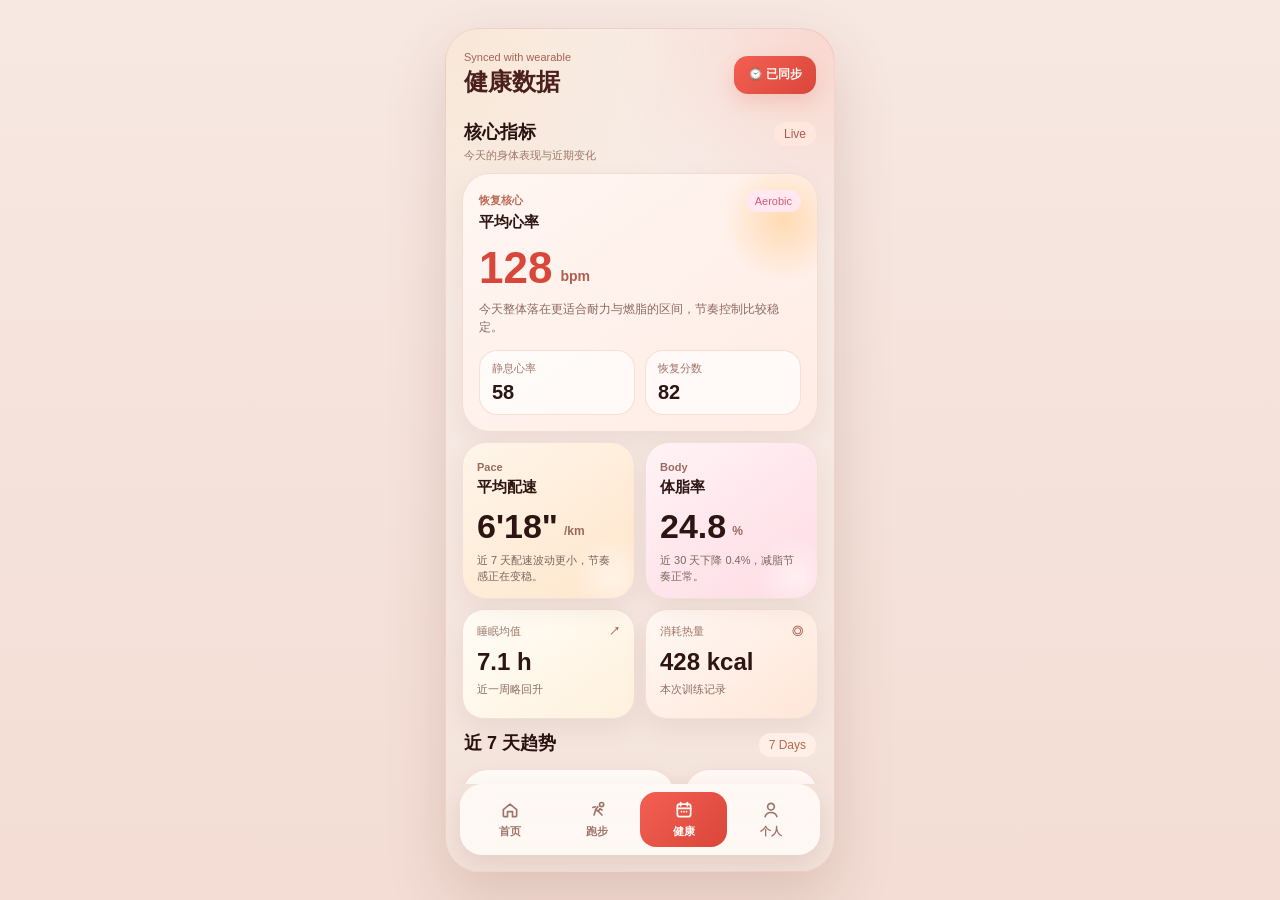
==== activity.html @ 6329d01c "HerRun" ====
<!DOCTYPE html>
<html lang="zh-CN">
<head>
    <meta charset="UTF-8">
    <meta name="viewport" content="width=device-width, initial-scale=1.0">
    <title>HerRun</title>
    <link rel="stylesheet" href="activity.css">
</head>
<body>
    <div class="app-shell">
        <div class="phone-frame">
            <header class="top-bar">
                <div class="header-main">
                    <p class="mini-label">Synced with wearable</p>
                    <h1>健康数据</h1>
                </div>
                <button class="sync-btn" type="button">⌚ 已同步</button>
            </header>

            <main class="main-content">
                <section class="section-shell">
                    <div class="section-head">
                        <div>
                            <h3>核心指标</h3>
                            <p class="sub-copy">今天的身体表现与近期变化</p>
                        </div>
                        <span class="card-tag">Live</span>
                    </div>

                    <div class="metrics-mosaic">
                        <article class="metric-main-card">
                            <div class="metric-main-top">
                                <div>
                                    <span class="metric-eyebrow">恢复核心</span>
                                    <h4>平均心率</h4>
                                </div>
                                <span class="metric-chip">Aerobic</span>
                            </div>

                            <div class="metric-main-value">
                                <strong>128</strong>
                                <span>bpm</span>
                            </div>

                            <p class="metric-main-desc">
                                今天整体落在更适合耐力与燃脂的区间，节奏控制比较稳定。
                            </p>

                            <div class="metric-main-footer">
                                <div class="mini-stat">
                                    <span>静息心率</span>
                                    <strong>58</strong>
                                </div>
                                <div class="mini-stat">
                                    <span>恢复分数</span>
                                    <strong>82</strong>
                                </div>
                            </div>
                        </article>

                        <article class="metric-mid-card pace-card">
                            <span class="metric-eyebrow dark-eyebrow">Pace</span>
                            <h4>平均配速</h4>
                            <div class="metric-mid-value">
                                <strong>6'18"</strong>
                                <span>/km</span>
                            </div>
                            <p>近 7 天配速波动更小，节奏感正在变稳。</p>
                        </article>

                        <article class="metric-mid-card fat-card">
                            <span class="metric-eyebrow dark-eyebrow">Body</span>
                            <h4>体脂率</h4>
                            <div class="metric-mid-value">
                                <strong>24.8</strong>
                                <span>%</span>
                            </div>
                            <p>近 30 天下降 0.4%，减脂节奏正常。</p>
                        </article>

                        <article class="metric-pill-card sleep-pill">
                            <div class="pill-top">
                                <span class="pill-label">睡眠均值</span>
                                <span class="pill-trend">↗</span>
                            </div>
                            <strong>7.1 h</strong>
                            <p>近一周略回升</p>
                        </article>

                        <article class="metric-pill-card kcal-pill">
                            <div class="pill-top">
                                <span class="pill-label">消耗热量</span>
                                <span class="pill-trend">◎</span>
                            </div>
                            <strong>428 kcal</strong>
                            <p>本次训练记录</p>
                        </article>
                    </div>
                </section>

                <section class="section-shell">
                    <div class="section-head">
                        <div>
                            <h3>近 7 天趋势</h3>
                        </div>
                        <span class="card-tag soft-tag">7 Days</span>
                    </div>

                    <div class="trend-layout">
                        <article class="trend-main-card">
                            <div class="trend-chart">
                                <div class="chart-grid"></div>
                                <svg class="trend-svg" viewBox="0 0 300 150" preserveAspectRatio="none" aria-hidden="true">
                                    <path d="M10 105 C40 95, 60 60, 95 72 S160 96, 205 58 S260 48, 290 32"
                                          fill="none" stroke="#f45f52" stroke-width="4.5" stroke-linecap="round"/>
                                    <path d="M10 118 C40 112, 75 125, 110 95 S170 55, 210 82 S255 100, 290 76"
                                          fill="none" stroke="#ffb24a" stroke-width="4.5" stroke-linecap="round"/>
                                </svg>
                                <span class="chart-point p1"></span>
                                <span class="chart-point p2"></span>
                                <span class="chart-point p3"></span>
                                <span class="chart-point p4"></span>
                            </div>

                            <div class="trend-legend">
                                <span><i class="legend-dot heart-dot"></i>恢复 / 心率趋势</span>
                                <span><i class="legend-dot load-dot"></i>训练负荷</span>
                            </div>

                            <div class="day-strip">
                                <span>Mon</span>
                                <span>Tue</span>
                                <span>Wed</span>
                                <span>Thu</span>
                                <span>Fri</span>
                                <span>Sat</span>
                                <span>Sun</span>
                            </div>
                        </article>

                        <div class="trend-side-stack">
                            <article class="side-insight rise-card">
                                <span class="side-label">恢复趋势</span>
                                <strong>上升</strong>
                                <p>最近 4 天恢复更稳定</p>
                            </article>

                            <article class="side-insight load-card">
                                <span class="side-label">负荷趋势</span>
                                <strong>略高</strong>
                                <p>跑量增长快于上周</p>
                            </article>
                        </div>
                    </div>
                </section>

                <section class="section-shell">
                    <div class="section-head">
                        <div>
                            <h3>减脂与目标进度</h3>
                            <p class="sub-copy">看长期节奏，不被单天波动影响</p>
                        </div>
                        <span class="card-tag warm-tag">Progress</span>
                    </div>

                    <div class="progress-visual-layout">
                        <article class="progress-ring-card">
                            <div class="ring-wrap">
                                <div class="ring ring-1">
                                    <div class="ring-inner">
                                        <strong>-0.4%</strong>
                                        <span>本月体脂</span>
                                    </div>
                                </div>
                            </div>
                            <p>减脂节奏稳定，没有出现过快下降。</p>
                        </article>

                        <div class="progress-track-stack">
                            <article class="track-card highlight-track">
                                <div class="track-head">
                                    <h4>月跑量目标</h4>
                                    <span>42 / 60 km</span>
                                </div>
                                <div class="progress-bar">
                                    <span class="progress-fill progress-fill-2"></span>
                                </div>
                                <p>当前完成度 70%</p>
                            </article>

                            <article class="track-card">
                                <div class="track-head">
                                    <h4>睡眠达标率</h4>
                                    <span>5 / 7 天</span>
                                </div>
                                <div class="progress-bar">
                                    <span class="progress-fill progress-fill-3"></span>
                                </div>
                                <p>恢复效率正在改善</p>
                            </article>
                        </div>
                    </div>
                </section>

                <section class="section-shell">
                    <div class="section-head">
                        <div>
                            <h3>AI 数据分析</h3>
                            <p class="sub-copy">更像数据翻译，不只是说明文字</p>
                        </div>
                        <span class="card-tag ai-tag">AI</span>
                    </div>

                    <div class="ai-conversation">
                        <article class="ai-bubble bubble-left">
                            <div class="ai-avatar">AI</div>
                            <div class="ai-content">
                                <h4>静息心率下降，说明恢复在改善</h4>
                                <p>最近一周静息心率低于上周平均，这通常代表身体恢复更稳定。</p>
                            </div>
                        </article>

                        <article class="ai-bubble bubble-right">
                            <div class="ai-content">
                                <h4>体脂趋势正常，不用焦虑短期波动</h4>
                                <p>单日体重容易受水分影响，本月体脂趋势更能说明真实变化。</p>
                            </div>
                            <div class="ai-avatar soft-avatar">◎</div>
                        </article>

                        <article class="ai-bubble bubble-left">
                            <div class="ai-avatar">AI</div>
                            <div class="ai-content">
                                <h4>配速波动减少，耐力输出更稳定</h4>
                                <p>近 7 天平均配速比之前更集中，说明你的跑步节奏控制正在变好。</p>
                            </div>
                        </article>
                    </div>
                </section>
            </main>

            <nav class="bottom-nav">
                <a href="index.html" class="nav-item">
                    <span class="nav-icon">
                        <svg viewBox="0 0 24 24" fill="none" aria-hidden="true">
                            <path d="M4 11.5L12 5L20 11.5V19C20 19.55 19.55 20 19 20H15V14H9V20H5C4.45 20 4 19.55 4 19V11.5Z" stroke="currentColor" stroke-width="2" stroke-linejoin="round"/>
                        </svg>
                    </span>
                    <span class="nav-text">首页</span>
                </a>

                <a href="running.html" class="nav-item">
                    <span class="nav-icon">
                        <svg viewBox="0 0 24 24" fill="none" aria-hidden="true">
                            <circle cx="17.5" cy="5.5" r="2.5" stroke="currentColor" stroke-width="2"/>
                            <path d="M13 8L10.5 11.5L13.5 13.5L15.5 10.5L18 12" stroke="currentColor" stroke-width="2" stroke-linecap="round" stroke-linejoin="round"/>
                            <path d="M10.5 11.5L8.5 18" stroke="currentColor" stroke-width="2" stroke-linecap="round"/>
                            <path d="M13.5 13.5L18 18" stroke="currentColor" stroke-width="2" stroke-linecap="round"/>
                            <path d="M7 9L10 8" stroke="currentColor" stroke-width="2" stroke-linecap="round"/>
                        </svg>
                    </span>
                    <span class="nav-text">跑步</span>
                </a>

                <a href="activity.html" class="nav-item active">
                    <span class="nav-icon">
                        <svg viewBox="0 0 24 24" fill="none" aria-hidden="true">
                            <rect x="4" y="5" width="16" height="15" rx="3" stroke="currentColor" stroke-width="2"/>
                            <path d="M8 3V7" stroke="currentColor" stroke-width="2" stroke-linecap="round"/>
                            <path d="M16 3V7" stroke="currentColor" stroke-width="2" stroke-linecap="round"/>
                            <path d="M4 10H20" stroke="currentColor" stroke-width="2" stroke-linecap="round"/>
                            <circle cx="9" cy="14" r="1" fill="currentColor"/>
                            <circle cx="12" cy="14" r="1" fill="currentColor"/>
                            <circle cx="15" cy="14" r="1" fill="currentColor"/>
                        </svg>
                    </span>
                    <span class="nav-text">健康</span>
                </a>

                <a href="profile.html" class="nav-item">
                    <span class="nav-icon">
                        <svg viewBox="0 0 24 24" fill="none" aria-hidden="true">
                            <circle cx="12" cy="8" r="4" stroke="currentColor" stroke-width="2"/>
                            <path d="M5 20C5.8 16.8 8.43 15 12 15C15.57 15 18.2 16.8 19 20" stroke="currentColor" stroke-width="2" stroke-linecap="round"/>
                        </svg>
                    </span>
                    <span class="nav-text">个人</span>
                </a>
            </nav>
        </div>
    </div>
</body>
</html>
---- activity.css ----
* {
    margin: 0;
    padding: 0;
    box-sizing: border-box;
}

:root {
    --bg-main: #f7e8e2;
    --bg-soft: #fffaf6;
    --bg-soft-2: #fff4ee;
    --primary-red: #f45f52;
    --primary-red-deep: #d9473a;
    --accent-gold: #ffb24a;
    --peach: #ffd9c7;
    --rose: #ffd5de;
    --berry: #ffc2d1;
    --apricot: #ffe4bf;
    --lavender: #f2e8ff;
    --text-dark: #3a1b1a;
    --text-title: #4a1f1d;
    --text-soft: #9f7468;
    --text-muted: #a66355;
    --line-soft: #f3ddd3;
    --white: #fffdf9;
}

html,
body {
    width: 100%;
    height: 100%;
    overflow: hidden;
}

body {
    font-family: "Segoe UI", "PingFang SC", "Microsoft YaHei", sans-serif;
    background: linear-gradient(180deg, var(--bg-main) 0%, #f3ddd4 100%);
    color: var(--text-dark);
}

.app-shell {
    width: 100%;
    height: 100dvh;
    display: flex;
    justify-content: center;
    align-items: center;
    padding: 12px;
    overflow: hidden;
}

.phone-frame {
    width: min(100%, 390px);
    height: min(96dvh, 844px);
    background:
        radial-gradient(circle at top right, rgba(255, 110, 90, 0.18), transparent 24%),
        radial-gradient(circle at top left, rgba(255, 193, 107, 0.14), transparent 30%),
        linear-gradient(180deg, #f8eee9 0%, #f3e3db 100%);
    border: 1px solid rgba(210, 120, 105, 0.18);
    border-radius: 34px;
    overflow: hidden;
    box-shadow: 0 24px 60px rgba(122, 65, 57, 0.18);
    position: relative;
    display: flex;
    flex-direction: column;
}

.top-bar {
    display: flex;
    align-items: center;
    justify-content: space-between;
    padding: 22px 18px 10px;
    flex-shrink: 0;
}

.header-main {
    flex: 1;
    min-width: 0;
}

.mini-label {
    font-size: 11px;
    color: var(--text-muted);
    margin-bottom: 3px;
}

.header-main h1 {
    font-size: 24px;
    font-weight: 900;
    color: var(--text-title);
}

.sync-btn {
    border: none;
    background: linear-gradient(135deg, var(--primary-red) 0%, var(--primary-red-deep) 100%);
    color: var(--white);
    height: 38px;
    padding: 0 14px;
    border-radius: 14px;
    font-size: 12px;
    font-weight: 800;
    box-shadow: 0 8px 20px rgba(217, 71, 58, 0.18);
    flex-shrink: 0;
    cursor: pointer;
}

.main-content {
    flex: 1;
    min-height: 0;
    padding: 14px 16px 20px;
    overflow-y: auto;
    overflow-x: hidden;
    display: flex;
    flex-direction: column;
    gap: 14px;
    scrollbar-width: none;
}

.main-content::-webkit-scrollbar {
    display: none;
}

.section-shell {
    display: flex;
    flex-direction: column;
    gap: 10px;
}

.section-head {
    display: flex;
    justify-content: space-between;
    align-items: flex-start;
    gap: 10px;
    padding: 0 2px;
}

.section-head h3 {
    font-size: 18px;
    font-weight: 800;
    color: #291110;
    line-height: 1.2;
    margin-bottom: 4px;
}

.sub-copy {
    font-size: 11px;
    color: #9d7569;
}

.card-tag {
    font-size: 12px;
    color: #b05d4f;
    background: #ffe7dd;
    padding: 5px 10px;
    border-radius: 999px;
    white-space: nowrap;
}

.soft-tag {
    background: #fff0e7;
    color: #c06751;
}

.warm-tag {
    background: #fff1ea;
    color: #c56b59;
}

.ai-tag {
    background: #ffe8ef;
    color: #d45c7d;
}

/* core metrics */
.metrics-mosaic {
    display: grid;
    grid-template-columns: repeat(2, 1fr);
    gap: 10px;
}

.metric-main-card {
    grid-column: 1 / -1;
    background: linear-gradient(145deg, #fff6f2 0%, #ffece5 100%);
    border: 1px solid #f3ddd3;
    border-radius: 28px;
    padding: 16px;
    box-shadow: 0 10px 26px rgba(122, 65, 57, 0.08);
    position: relative;
    overflow: hidden;
}

.metric-main-card::after {
    content: "";
    position: absolute;
    right: -26px;
    top: -14px;
    width: 120px;
    height: 120px;
    border-radius: 999px;
    background: radial-gradient(circle, rgba(255, 178, 74, 0.35) 0%, rgba(255, 178, 74, 0) 72%);
}

.metric-main-top {
    display: flex;
    justify-content: space-between;
    align-items: flex-start;
    gap: 10px;
    position: relative;
    z-index: 1;
}

.metric-eyebrow {
    display: inline-block;
    font-size: 11px;
    font-weight: 700;
    color: #bb6a56;
    margin-bottom: 5px;
}

.dark-eyebrow {
    color: #9a6a5d;
}

.metric-main-top h4,
.metric-mid-card h4,
.track-head h4,
.ai-content h4 {
    font-size: 15px;
    color: #2d1513;
}

.metric-chip {
    font-size: 11px;
    padding: 5px 9px;
    border-radius: 999px;
    background: #ffe8ef;
    color: #d45c7d;
    white-space: nowrap;
}

.metric-main-value {
    margin-top: 14px;
    display: flex;
    align-items: flex-end;
    gap: 8px;
    position: relative;
    z-index: 1;
}

.metric-main-value strong {
    font-size: 44px;
    line-height: 1;
    color: var(--primary-red-deep);
    font-weight: 900;
}

.metric-main-value span {
    font-size: 14px;
    color: #b05d4f;
    font-weight: 800;
    margin-bottom: 6px;
}

.metric-main-desc {
    margin-top: 10px;
    font-size: 12px;
    line-height: 1.5;
    color: #8c6a60;
    position: relative;
    z-index: 1;
}

.metric-main-footer {
    margin-top: 14px;
    display: grid;
    grid-template-columns: 1fr 1fr;
    gap: 10px;
    position: relative;
    z-index: 1;
}

.mini-stat {
    background: rgba(255, 255, 255, 0.68);
    border: 1px solid rgba(243, 221, 211, 0.9);
    border-radius: 18px;
    padding: 10px 12px;
}

.mini-stat span {
    display: block;
    font-size: 11px;
    color: #9d7569;
    margin-bottom: 5px;
}

.mini-stat strong {
    font-size: 20px;
    color: #2d1513;
    font-weight: 900;
}

.metric-mid-card {
    min-height: 148px;
    border-radius: 24px;
    padding: 14px;
    box-shadow: 0 10px 24px rgba(122, 65, 57, 0.08);
    border: 1px solid #f2dfd6;
    position: relative;
    overflow: hidden;
}

.metric-mid-card::after {
    content: "";
    position: absolute;
    right: -20px;
    bottom: -20px;
    width: 82px;
    height: 82px;
    border-radius: 999px;
    opacity: 0.55;
}

.pace-card {
    background: linear-gradient(145deg, #fff5ea 0%, #ffe6cb 100%);
}

.pace-card::after {
    background: radial-gradient(circle, rgba(255,255,255,0.9) 0%, rgba(255,255,255,0) 72%);
}

.fat-card {
    background: linear-gradient(145deg, #fff3f5 0%, #ffdbe4 100%);
}

.fat-card::after {
    background: radial-gradient(circle, rgba(255,255,255,0.92) 0%, rgba(255,255,255,0) 72%);
}

.metric-mid-value {
    margin-top: 12px;
    display: flex;
    align-items: flex-end;
    gap: 6px;
    position: relative;
    z-index: 1;
}

.metric-mid-value strong {
    font-size: 34px;
    line-height: 1;
    color: #2d1513;
    font-weight: 900;
}

.metric-mid-value span {
    font-size: 12px;
    color: #9a6a5d;
    font-weight: 800;
    margin-bottom: 5px;
}

.metric-mid-card p {
    margin-top: 10px;
    font-size: 11px;
    line-height: 1.45;
    color: #7f665d;
    position: relative;
    z-index: 1;
}

.metric-pill-card {
    border-radius: 22px;
    padding: 14px;
    min-height: 110px;
    box-shadow: 0 10px 24px rgba(122, 65, 57, 0.08);
    border: 1px solid #f2dfd6;
}

.sleep-pill {
    background: linear-gradient(145deg, #fffdf7 0%, #fff1dd 100%);
}

.kcal-pill {
    background: linear-gradient(145deg, #fff8f4 0%, #ffe6d8 100%);
}

.mileage-pill {
    background: linear-gradient(145deg, #faf6ff 0%, #efe5ff 100%);
}

.pill-top {
    display: flex;
    justify-content: space-between;
    align-items: center;
    gap: 8px;
    margin-bottom: 10px;
}

.pill-label {
    font-size: 11px;
    color: #9d7569;
}

.pill-trend {
    font-size: 11px;
    color: #b05d4f;
    font-weight: 800;
}

.metric-pill-card strong {
    display: block;
    font-size: 24px;
    line-height: 1.1;
    color: #2d1513;
    font-weight: 900;
    margin-bottom: 6px;
}

.metric-pill-card p {
    font-size: 11px;
    line-height: 1.45;
    color: #8f6d62;
}

/* trend */
.trend-layout {
    display: grid;
    grid-template-columns: 1.45fr 0.9fr;
    gap: 10px;
}

.trend-main-card {
    background: var(--bg-soft);
    border: 1px solid #f2dfd6;
    border-radius: 26px;
    padding: 14px;
    box-shadow: 0 10px 24px rgba(122, 65, 57, 0.08);
}

.trend-chart {
    position: relative;
    height: 155px;
    border-radius: 20px;
    overflow: hidden;
    background: linear-gradient(180deg, #fffaf7 0%, #fff3ee 100%);
}

.chart-grid {
    position: absolute;
    inset: 0;
    background:
        linear-gradient(rgba(243,225,215,0.75) 1px, transparent 1px),
        linear-gradient(90deg, rgba(243,225,215,0.45) 1px, transparent 1px);
    background-size: 100% 36px, 14.28% 100%;
}

.trend-svg {
    position: absolute;
    inset: 0;
    width: 100%;
    height: 100%;
}

.chart-point {
    position: absolute;
    width: 12px;
    height: 12px;
    border-radius: 999px;
    background: var(--primary-red);
    box-shadow: 0 0 0 4px rgba(255,106,99,0.12);
}

.p1 { left: 18%; top: 61%; }
.p2 { left: 38%; top: 42%; }
.p3 { left: 61%; top: 47%; }
.p4 { left: 82%; top: 25%; }

.trend-legend,
.day-strip {
    display: flex;
    justify-content: space-between;
    gap: 8px;
}

.trend-legend {
    margin-top: 12px;
    flex-wrap: wrap;
}

.trend-legend span,
.day-strip span {
    font-size: 11px;
    color: #8f6d62;
}

.legend-dot {
    width: 8px;
    height: 8px;
    border-radius: 999px;
    display: inline-block;
    margin-right: 6px;
}

.heart-dot { background: var(--primary-red); }
.load-dot { background: var(--accent-gold); }

.day-strip {
    margin-top: 10px;
}

.trend-side-stack {
    display: flex;
    flex-direction: column;
    gap: 10px;
}

.side-insight {
    flex: 1;
    border-radius: 24px;
    padding: 14px;
    color: #2d1513;
    box-shadow: 0 10px 24px rgba(122, 65, 57, 0.08);
}

.rise-card {
    background: linear-gradient(180deg, #fff8f4 0%, #fff1ef 100%);
    border: 1px solid #f3ddd3;
}

.load-card {
    background: linear-gradient(180deg, #fffaf4 0%, #fff3e8 100%);
    border: 1px solid #f3e2d2;
}

.side-label {
    display: block;
    font-size: 11px;
    color: #9d7569;
    margin-bottom: 8px;
}

.side-insight strong {
    display: block;
    font-size: 24px;
    line-height: 1;
    margin-bottom: 6px;
}

.side-insight p {
    font-size: 11px;
    line-height: 1.45;
    color: #8f6d62;
}

/* progress */
.progress-visual-layout {
    display: grid;
    grid-template-columns: 1fr 1.15fr;
    gap: 10px;
}

.progress-ring-card {
    background: var(--bg-soft);
    border: 1px solid #f2dfd6;
    border-radius: 26px;
    padding: 16px 14px;
    box-shadow: 0 10px 24px rgba(122, 65, 57, 0.08);
    display: flex;
    flex-direction: column;
    align-items: center;
    justify-content: center;
}

.ring-wrap {
    display: flex;
    align-items: center;
    justify-content: center;
}

.ring {
    width: 132px;
    height: 132px;
    border-radius: 50%;
    padding: 10px;
    background: conic-gradient(var(--primary-red) 0 210deg, #ffd7cd 210deg 360deg);
}

.ring-inner {
    width: 100%;
    height: 100%;
    border-radius: 50%;
    background: #fffdf9;
    display: flex;
    flex-direction: column;
    align-items: center;
    justify-content: center;
    box-shadow: inset 0 0 0 1px #f3ddd3;
}

.ring-inner strong {
    font-size: 24px;
    line-height: 1;
    color: var(--primary-red-deep);
    font-weight: 900;
}

.ring-inner span {
    margin-top: 6px;
    font-size: 11px;
    color: #9d7569;
}

.progress-ring-card p {
    margin-top: 12px;
    text-align: center;
    font-size: 11px;
    line-height: 1.5;
    color: #8f6d62;
}

.progress-track-stack {
    display: flex;
    flex-direction: column;
    gap: 10px;
}

.track-card {
    background: var(--bg-soft);
    border: 1px solid #f2dfd6;
    border-radius: 24px;
    padding: 14px;
    box-shadow: 0 10px 24px rgba(122, 65, 57, 0.08);
}

.highlight-track {
    background: linear-gradient(180deg, #fff8f4 0%, #fff1ef 100%);
}

.track-head {
    display: flex;
    justify-content: space-between;
    align-items: center;
    gap: 10px;
    margin-bottom: 10px;
}

.track-head span {
    font-size: 12px;
    color: #b05d4f;
    font-weight: 800;
    white-space: nowrap;
}

.progress-bar {
    height: 10px;
    border-radius: 999px;
    background: #f5ddd4;
    overflow: hidden;
    margin-bottom: 10px;
}

.progress-fill {
    display: block;
    height: 100%;
    border-radius: inherit;
    background: linear-gradient(135deg, var(--primary-red) 0%, var(--primary-red-deep) 100%);
}

.progress-fill-2 { width: 70%; }
.progress-fill-3 { width: 72%; }

.track-card p {
    font-size: 12px;
    color: #8f6d62;
    line-height: 1.45;
}

/* ai */
.ai-conversation {
    display: flex;
    flex-direction: column;
    gap: 10px;
}

.ai-bubble {
    display: flex;
    gap: 10px;
    align-items: flex-start;
}

.bubble-right {
    justify-content: flex-end;
}

.ai-avatar {
    width: 38px;
    height: 38px;
    border-radius: 14px;
    background: linear-gradient(135deg, #ffe2b8 0%, #ffc6d3 100%);
    display: flex;
    align-items: center;
    justify-content: center;
    font-size: 13px;
    font-weight: 900;
    color: #8e4a41;
    flex-shrink: 0;
}

.soft-avatar {
    background: linear-gradient(135deg, #fff0e8 0%, #ffe7dd 100%);
}

.ai-content {
    max-width: calc(100% - 56px);
    background: var(--bg-soft);
    border: 1px solid #f2dfd6;
    border-radius: 22px;
    padding: 12px 14px;
    box-shadow: 0 10px 24px rgba(122, 65, 57, 0.08);
}

.bubble-right .ai-content {
    background: linear-gradient(180deg, #fff8f4 0%, #fff1ef 100%);
}

.ai-content p {
    font-size: 12px;
    color: #8f6d62;
    line-height: 1.45;
    margin-top: 4px;
}

.bottom-nav {
    margin: 0 14px 16px;
    background: rgba(255, 250, 246, 0.92);
    backdrop-filter: blur(12px);
    border-radius: 22px;
    padding: 8px 6px;
    display: grid;
    grid-template-columns: repeat(4, 1fr);
    box-shadow: 0 10px 24px rgba(120, 58, 50, 0.12);
    flex-shrink: 0;
}

.nav-item {
    text-decoration: none;
    color: var(--text-soft);
    display: flex;
    flex-direction: column;
    align-items: center;
    justify-content: center;
    gap: 4px;
    padding: 8px 4px;
    border-radius: 16px;
}

.nav-item.active {
    background: linear-gradient(135deg, var(--primary-red) 0%, var(--primary-red-deep) 100%);
    color: #fffdf8;
}

.nav-icon {
    width: 20px;
    height: 20px;
    display: flex;
    align-items: center;
    justify-content: center;
}

.nav-icon svg {
    width: 20px;
    height: 20px;
    display: block;
}

.nav-text {
    font-size: 11px;
    font-weight: 700;
}

@media (max-height: 760px) {
    .header-main h1 {
        font-size: 22px;
    }

    .metric-main-value strong {
        font-size: 38px;
    }

    .metric-mid-value strong {
        font-size: 30px;
    }

    .ring {
        width: 118px;
        height: 118px;
    }
}
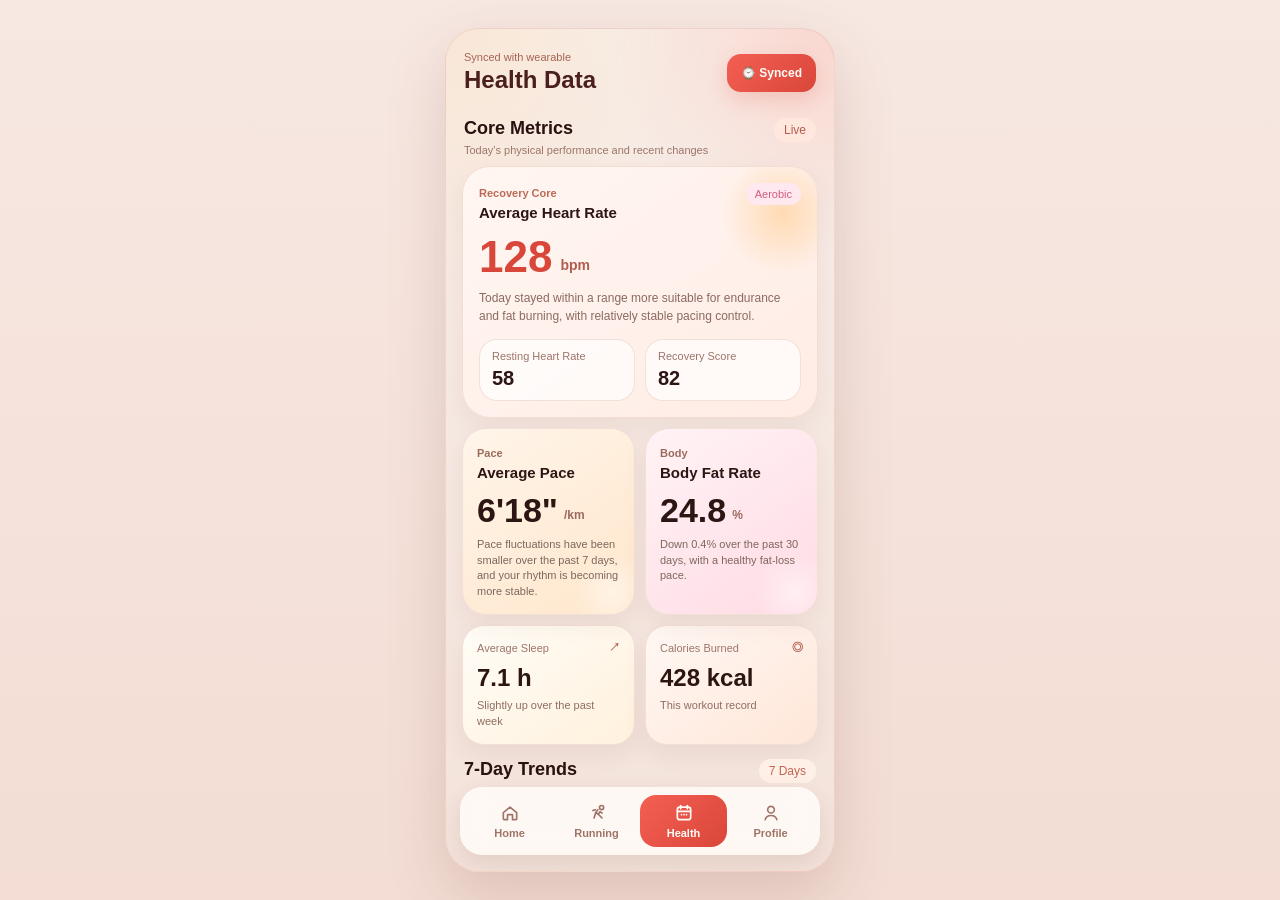
==== commit 474240b9: "change to english" ====
--- a/activity.html
+++ b/activity.html
@@ -12,17 +12,17 @@
             <header class="top-bar">
                 <div class="header-main">
                     <p class="mini-label">Synced with wearable</p>
-                    <h1>健康数据</h1>
+                    <h1>Health Data</h1>
                 </div>
-                <button class="sync-btn" type="button">⌚ 已同步</button>
+                <button class="sync-btn" type="button">⌚ Synced</button>
             </header>
 
             <main class="main-content">
                 <section class="section-shell">
                     <div class="section-head">
                         <div>
-                            <h3>核心指标</h3>
-                            <p class="sub-copy">今天的身体表现与近期变化</p>
+                            <h3>Core Metrics</h3>
+                            <p class="sub-copy">Today's physical performance and recent changes</p>
                         </div>
                         <span class="card-tag">Live</span>
                     </div>
@@ -31,8 +31,8 @@
                         <article class="metric-main-card">
                             <div class="metric-main-top">
                                 <div>
-                                    <span class="metric-eyebrow">恢复核心</span>
-                                    <h4>平均心率</h4>
+                                    <span class="metric-eyebrow">Recovery Core</span>
+                                    <h4>Average Heart Rate</h4>
                                 </div>
                                 <span class="metric-chip">Aerobic</span>
                             </div>
@@ -43,16 +43,16 @@
                             </div>
 
                             <p class="metric-main-desc">
-                                今天整体落在更适合耐力与燃脂的区间，节奏控制比较稳定。
+                                Today stayed within a range more suitable for endurance and fat burning, with relatively stable pacing control.
                             </p>
 
                             <div class="metric-main-footer">
                                 <div class="mini-stat">
-                                    <span>静息心率</span>
+                                    <span>Resting Heart Rate</span>
                                     <strong>58</strong>
                                 </div>
                                 <div class="mini-stat">
-                                    <span>恢复分数</span>
+                                    <span>Recovery Score</span>
                                     <strong>82</strong>
                                 </div>
                             </div>
@@ -60,48 +60,48 @@
 
                         <article class="metric-mid-card pace-card">
                             <span class="metric-eyebrow dark-eyebrow">Pace</span>
-                            <h4>平均配速</h4>
+                            <h4>Average Pace</h4>
                             <div class="metric-mid-value">
                                 <strong>6'18"</strong>
                                 <span>/km</span>
                             </div>
-                            <p>近 7 天配速波动更小，节奏感正在变稳。</p>
+                            <p>Pace fluctuations have been smaller over the past 7 days, and your rhythm is becoming more stable.</p>
                         </article>
 
                         <article class="metric-mid-card fat-card">
                             <span class="metric-eyebrow dark-eyebrow">Body</span>
-                            <h4>体脂率</h4>
+                            <h4>Body Fat Rate</h4>
                             <div class="metric-mid-value">
                                 <strong>24.8</strong>
                                 <span>%</span>
                             </div>
-                            <p>近 30 天下降 0.4%，减脂节奏正常。</p>
+                            <p>Down 0.4% over the past 30 days, with a healthy fat-loss pace.</p>
                         </article>
 
                         <article class="metric-pill-card sleep-pill">
                             <div class="pill-top">
-                                <span class="pill-label">睡眠均值</span>
+                                <span class="pill-label">Average Sleep</span>
                                 <span class="pill-trend">↗</span>
                             </div>
                             <strong>7.1 h</strong>
-                            <p>近一周略回升</p>
+                            <p>Slightly up over the past week</p>
                         </article>
 
                         <article class="metric-pill-card kcal-pill">
                             <div class="pill-top">
-                                <span class="pill-label">消耗热量</span>
+                                <span class="pill-label">Calories Burned</span>
                                 <span class="pill-trend">◎</span>
                             </div>
                             <strong>428 kcal</strong>
-                            <p>本次训练记录</p>
-                        </article>
-                    </div>
-                </section>
-
-                <section class="section-shell">
-                    <div class="section-head">
-                        <div>
-                            <h3>近 7 天趋势</h3>
+                            <p>This workout record</p>
+                        </article>
+                    </div>
+                </section>
+
+                <section class="section-shell">
+                    <div class="section-head">
+                        <div>
+                            <h3>7-Day Trends</h3>
                         </div>
                         <span class="card-tag soft-tag">7 Days</span>
                     </div>
@@ -123,8 +123,8 @@
                             </div>
 
                             <div class="trend-legend">
-                                <span><i class="legend-dot heart-dot"></i>恢复 / 心率趋势</span>
-                                <span><i class="legend-dot load-dot"></i>训练负荷</span>
+                                <span><i class="legend-dot heart-dot"></i>Recovery / Heart Rate Trend</span>
+                                <span><i class="legend-dot load-dot"></i>Training Load</span>
                             </div>
 
                             <div class="day-strip">
@@ -140,25 +140,25 @@
 
                         <div class="trend-side-stack">
                             <article class="side-insight rise-card">
-                                <span class="side-label">恢复趋势</span>
-                                <strong>上升</strong>
-                                <p>最近 4 天恢复更稳定</p>
+                                <span class="side-label">Recovery Trend</span>
+                                <strong>Rising</strong>
+                                <p>Recovery has been more stable over the last 4 days</p>
                             </article>
 
                             <article class="side-insight load-card">
-                                <span class="side-label">负荷趋势</span>
-                                <strong>略高</strong>
-                                <p>跑量增长快于上周</p>
-                            </article>
-                        </div>
-                    </div>
-                </section>
-
-                <section class="section-shell">
-                    <div class="section-head">
-                        <div>
-                            <h3>减脂与目标进度</h3>
-                            <p class="sub-copy">看长期节奏，不被单天波动影响</p>
+                                <span class="side-label">Load Trend</span>
+                                <strong>Slightly High</strong>
+                                <p>Mileage is increasing faster than last week</p>
+                            </article>
+                        </div>
+                    </div>
+                </section>
+
+                <section class="section-shell">
+                    <div class="section-head">
+                        <div>
+                            <h3>Fat Loss and Goal Progress</h3>
+                            <p class="sub-copy">Focus on the long-term rhythm, not single-day fluctuations</p>
                         </div>
                         <span class="card-tag warm-tag">Progress</span>
                     </div>
@@ -169,44 +169,44 @@
                                 <div class="ring ring-1">
                                     <div class="ring-inner">
                                         <strong>-0.4%</strong>
-                                        <span>本月体脂</span>
+                                        <span>Body Fat This Month</span>
                                     </div>
                                 </div>
                             </div>
-                            <p>减脂节奏稳定，没有出现过快下降。</p>
+                            <p>Fat loss is progressing steadily, with no overly rapid drop.</p>
                         </article>
 
                         <div class="progress-track-stack">
                             <article class="track-card highlight-track">
                                 <div class="track-head">
-                                    <h4>月跑量目标</h4>
+                                    <h4>Monthly Mileage Goal</h4>
                                     <span>42 / 60 km</span>
                                 </div>
                                 <div class="progress-bar">
                                     <span class="progress-fill progress-fill-2"></span>
                                 </div>
-                                <p>当前完成度 70%</p>
+                                <p>Current completion: 70%</p>
                             </article>
 
                             <article class="track-card">
                                 <div class="track-head">
-                                    <h4>睡眠达标率</h4>
-                                    <span>5 / 7 天</span>
+                                    <h4>Sleep Goal Rate</h4>
+                                    <span>5 / 7 days</span>
                                 </div>
                                 <div class="progress-bar">
                                     <span class="progress-fill progress-fill-3"></span>
                                 </div>
-                                <p>恢复效率正在改善</p>
-                            </article>
-                        </div>
-                    </div>
-                </section>
-
-                <section class="section-shell">
-                    <div class="section-head">
-                        <div>
-                            <h3>AI 数据分析</h3>
-                            <p class="sub-copy">更像数据翻译，不只是说明文字</p>
+                                <p>Recovery efficiency is improving</p>
+                            </article>
+                        </div>
+                    </div>
+                </section>
+
+                <section class="section-shell">
+                    <div class="section-head">
+                        <div>
+                            <h3>AI Data Analysis</h3>
+                            <p class="sub-copy">More like data translation, not just descriptive text</p>
                         </div>
                         <span class="card-tag ai-tag">AI</span>
                     </div>
@@ -215,15 +215,15 @@
                         <article class="ai-bubble bubble-left">
                             <div class="ai-avatar">AI</div>
                             <div class="ai-content">
-                                <h4>静息心率下降，说明恢复在改善</h4>
-                                <p>最近一周静息心率低于上周平均，这通常代表身体恢复更稳定。</p>
+                                <h4>A lower resting heart rate suggests recovery is improving</h4>
+                                <p>Your resting heart rate over the past week is lower than last week's average, which usually means your recovery is becoming more stable.</p>
                             </div>
                         </article>
 
                         <article class="ai-bubble bubble-right">
                             <div class="ai-content">
-                                <h4>体脂趋势正常，不用焦虑短期波动</h4>
-                                <p>单日体重容易受水分影响，本月体脂趋势更能说明真实变化。</p>
+                                <h4>Your body fat trend is normal, so there is no need to worry about short-term fluctuations</h4>
+                                <p>Daily weight is easily affected by water retention, and this month's body fat trend better reflects the real change.</p>
                             </div>
                             <div class="ai-avatar soft-avatar">◎</div>
                         </article>
@@ -231,8 +231,8 @@
                         <article class="ai-bubble bubble-left">
                             <div class="ai-avatar">AI</div>
                             <div class="ai-content">
-                                <h4>配速波动减少，耐力输出更稳定</h4>
-                                <p>近 7 天平均配速比之前更集中，说明你的跑步节奏控制正在变好。</p>
+                                <h4>Reduced pace fluctuation means your endurance output is more stable</h4>
+                                <p>Your average pace over the past 7 days is more consistent than before, which shows your running rhythm control is improving.</p>
                             </div>
                         </article>
                     </div>
@@ -246,7 +246,7 @@
                             <path d="M4 11.5L12 5L20 11.5V19C20 19.55 19.55 20 19 20H15V14H9V20H5C4.45 20 4 19.55 4 19V11.5Z" stroke="currentColor" stroke-width="2" stroke-linejoin="round"/>
                         </svg>
                     </span>
-                    <span class="nav-text">首页</span>
+                    <span class="nav-text">Home</span>
                 </a>
 
                 <a href="running.html" class="nav-item">
@@ -259,7 +259,7 @@
                             <path d="M7 9L10 8" stroke="currentColor" stroke-width="2" stroke-linecap="round"/>
                         </svg>
                     </span>
-                    <span class="nav-text">跑步</span>
+                    <span class="nav-text">Running</span>
                 </a>
 
                 <a href="activity.html" class="nav-item active">
@@ -274,7 +274,7 @@
                             <circle cx="15" cy="14" r="1" fill="currentColor"/>
                         </svg>
                     </span>
-                    <span class="nav-text">健康</span>
+                    <span class="nav-text">Health</span>
                 </a>
 
                 <a href="profile.html" class="nav-item">
@@ -284,7 +284,7 @@
                             <path d="M5 20C5.8 16.8 8.43 15 12 15C15.57 15 18.2 16.8 19 20" stroke="currentColor" stroke-width="2" stroke-linecap="round"/>
                         </svg>
                     </span>
-                    <span class="nav-text">个人</span>
+                    <span class="nav-text">Profile</span>
                 </a>
             </nav>
         </div>
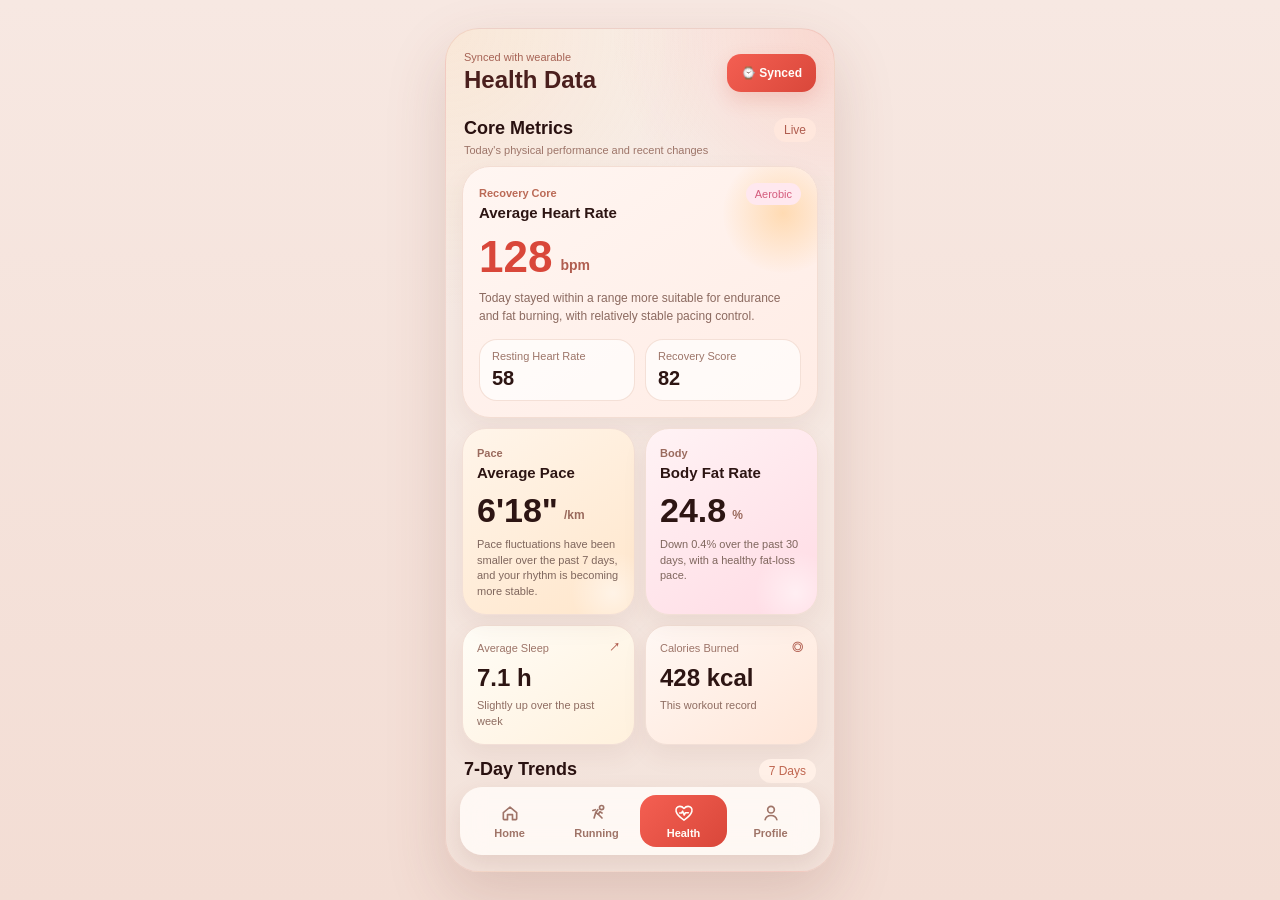
==== commit 487c914b: "music" ====
--- a/activity.html
+++ b/activity.html
@@ -265,13 +265,20 @@
                 <a href="activity.html" class="nav-item active">
                     <span class="nav-icon">
                         <svg viewBox="0 0 24 24" fill="none" aria-hidden="true">
-                            <rect x="4" y="5" width="16" height="15" rx="3" stroke="currentColor" stroke-width="2"/>
-                            <path d="M8 3V7" stroke="currentColor" stroke-width="2" stroke-linecap="round"/>
-                            <path d="M16 3V7" stroke="currentColor" stroke-width="2" stroke-linecap="round"/>
-                            <path d="M4 10H20" stroke="currentColor" stroke-width="2" stroke-linecap="round"/>
-                            <circle cx="9" cy="14" r="1" fill="currentColor"/>
-                            <circle cx="12" cy="14" r="1" fill="currentColor"/>
-                            <circle cx="15" cy="14" r="1" fill="currentColor"/>
+                            <path
+                                d="M12 20.5C12 20.5 4 15.36 2.57 10.28C1.55 6.66 4.08 4 7.13 4C9.08 4 10.67 5 12 6.53C13.33 5 14.92 4 16.87 4C19.92 4 22.45 6.66 21.43 10.28C20 15.36 12 20.5 12 20.5Z"
+                                stroke="currentColor"
+                                stroke-width="1.9"
+                                stroke-linecap="round"
+                                stroke-linejoin="round"
+                            />
+                            <path
+                                d="M6.8 12H9.1L10.4 9.8L12.2 14.4L13.7 11.7H17.2"
+                                stroke="currentColor"
+                                stroke-width="1.9"
+                                stroke-linecap="round"
+                                stroke-linejoin="round"
+                            />
                         </svg>
                     </span>
                     <span class="nav-text">Health</span>
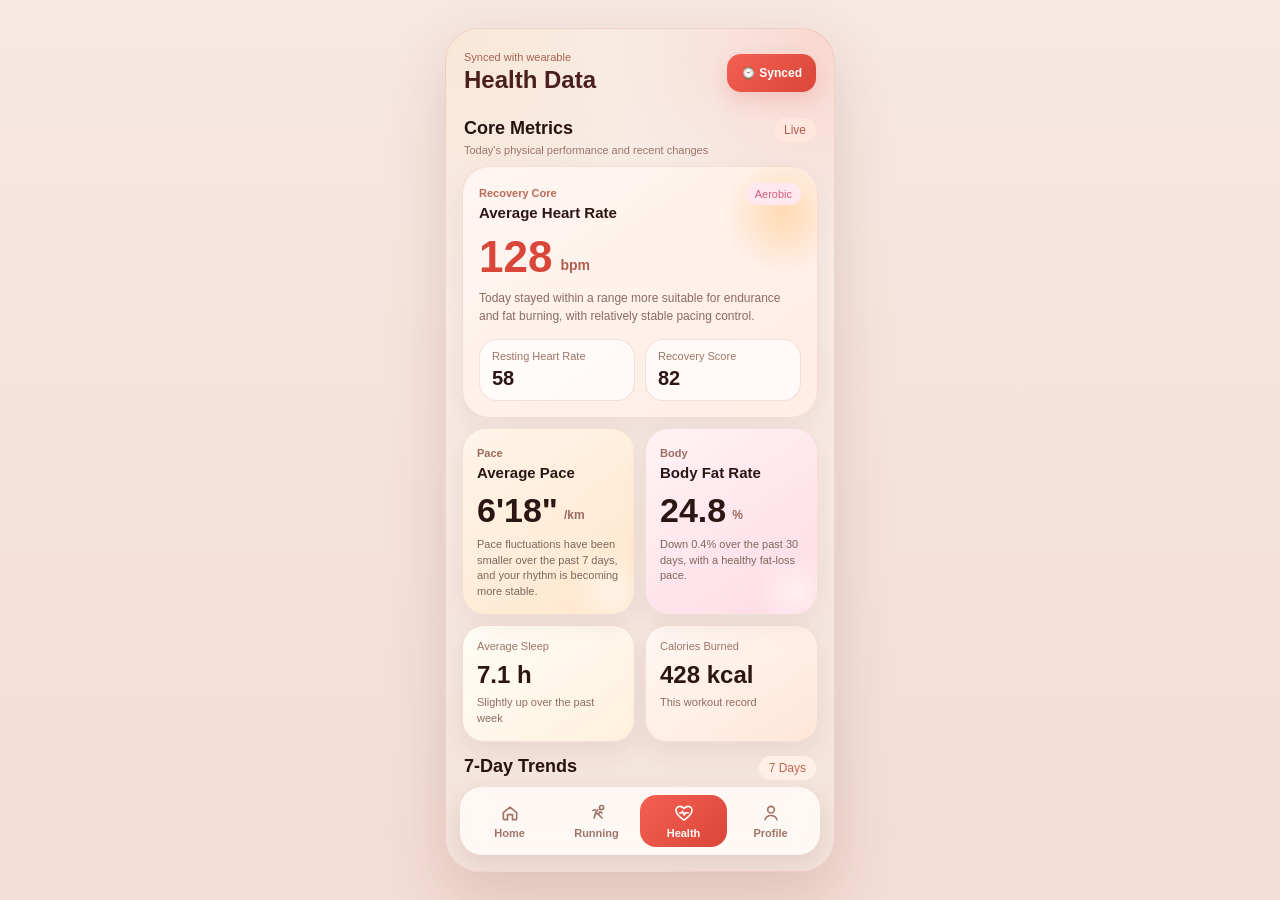
==== commit 681a8b61: "change" ====
--- a/activity.html
+++ b/activity.html
@@ -80,8 +80,7 @@
 
                         <article class="metric-pill-card sleep-pill">
                             <div class="pill-top">
-                                <span class="pill-label">Average Sleep</span>
-                                <span class="pill-trend">↗</span>
+                                <span class="pill-label">Average Sleep</span>                              
                             </div>
                             <strong>7.1 h</strong>
                             <p>Slightly up over the past week</p>
@@ -89,8 +88,7 @@
 
                         <article class="metric-pill-card kcal-pill">
                             <div class="pill-top">
-                                <span class="pill-label">Calories Burned</span>
-                                <span class="pill-trend">◎</span>
+                                <span class="pill-label">Calories Burned</span>            
                             </div>
                             <strong>428 kcal</strong>
                             <p>This workout record</p>
@@ -225,7 +223,7 @@
                                 <h4>Your body fat trend is normal, so there is no need to worry about short-term fluctuations</h4>
                                 <p>Daily weight is easily affected by water retention, and this month's body fat trend better reflects the real change.</p>
                             </div>
-                            <div class="ai-avatar soft-avatar">◎</div>
+                            <div class="ai-avatar soft-avatar">AI</div>
                         </article>
 
                         <article class="ai-bubble bubble-left">
